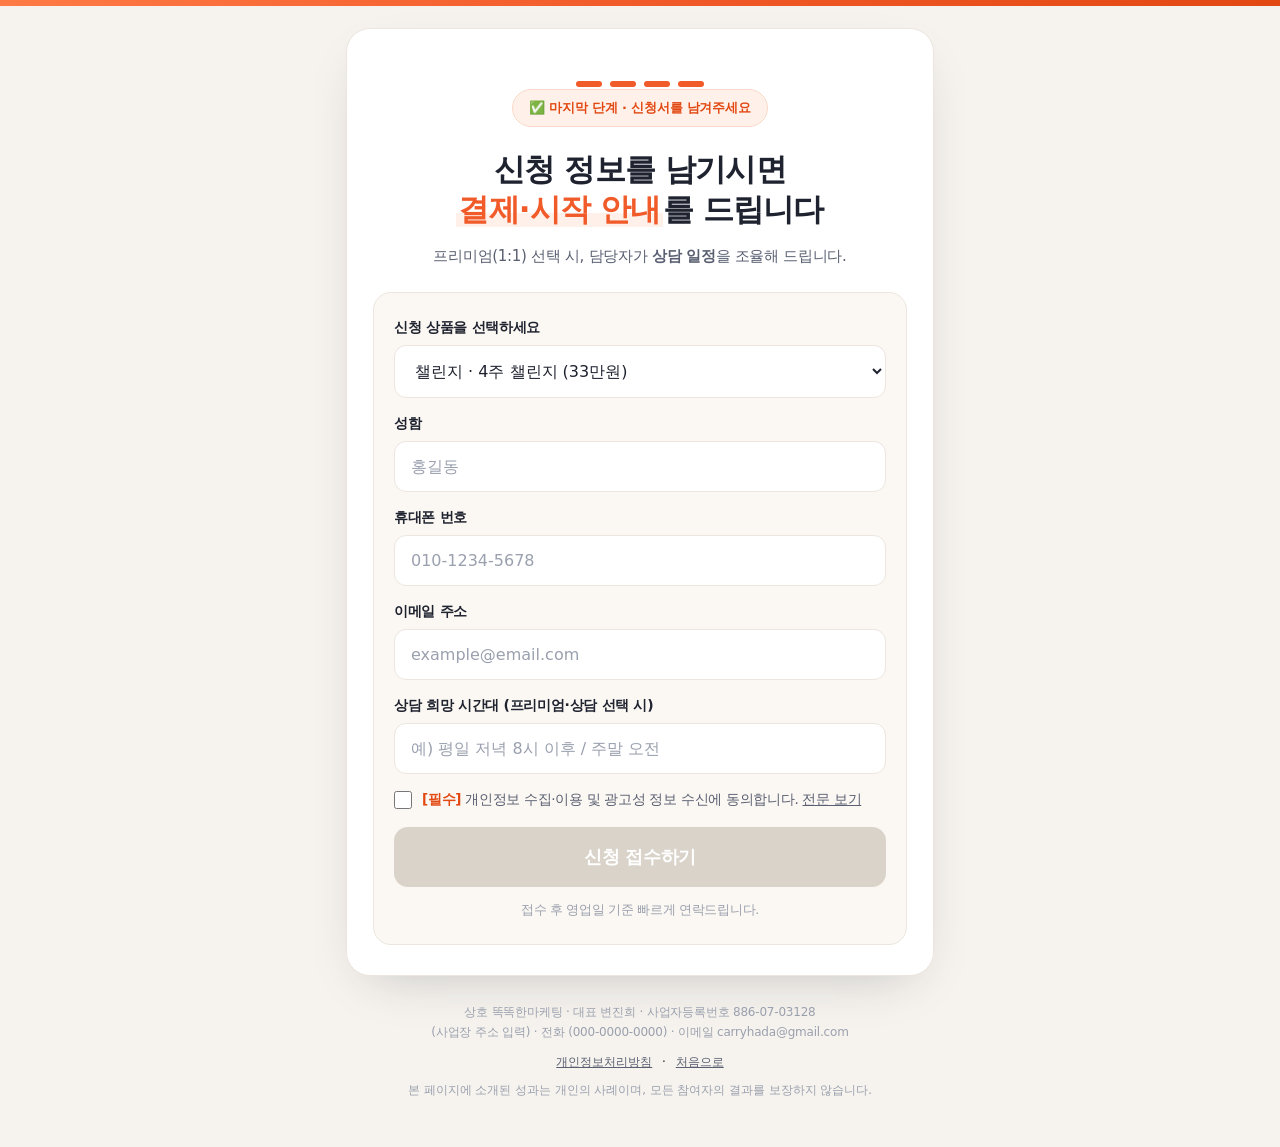
==== apply/index.html @ 4df784de "2차 영상 ID 세팅 + 사업자 정보 반영 - watch: 유튜브 영상 Cc7eM5fo8E4 연결, 카운트다운 388초(영상 87%) - 전 페이지 푸터: 상호 똑똑한마케팅·대표 " ====
<!DOCTYPE html>
<html lang="ko">
<head>
<meta charset="UTF-8" />
<meta name="viewport" content="width=device-width, initial-scale=1.0" />
<title>신청하기 | 쇼핑커넥트 수익화 프로젝트</title>
<meta name="description" content="쇼핑커넥트 챌린지·프리미엄 신청 및 1:1 상담 예약." />
<meta name="robots" content="noindex" />
<link rel="stylesheet" href="/assets/css/common.css" />
</head>
<body>
  <div class="topbar"></div>

  <main class="wrap">
    <section class="card">

      <!-- 퍼널 스텝: 4/4 -->
      <div class="steps"><span class="dot on"></span><span class="dot on"></span><span class="dot on"></span><span class="dot on"></span></div>

      <div class="eyebrow-row">
        <span class="eyebrow">✅ 마지막 단계 · 신청서를 남겨주세요</span>
      </div>

      <h1>신청 정보를 남기시면<br /><span class="hl">결제·시작 안내</span>를 드립니다</h1>
      <p class="sub" style="margin-top:14px;">프리미엄(1:1) 선택 시, 담당자가 <b>상담 일정</b>을 조율해 드립니다.</p>

      <div class="form-card" style="margin-top:22px;">
        <form id="applyForm" name="stb_subscribe_form"
              action="https://stibee.com/api/v1.0/lists/xaS0ekIoukh2lSJZ5BQAuS59LAWE8g==/public/subscribers"
              method="POST" accept-charset="utf-8" novalidate>

          <label class="field">
            <span class="lb">신청 상품을 선택하세요</span>
            <select name="option_label" id="optionSelect" required>
              <option value="챌린지(33만원)">챌린지 · 4주 챌린지 (33만원)</option>
              <option value="프리미엄(99만원)">프리미엄 · 1:1 완전정복 (99만원)</option>
              <option value="상담먼저">아직 고민중 · 상담 먼저 받고 싶어요</option>
            </select>
          </label>

          <label class="field">
            <span class="lb">성함</span>
            <input type="text" name="name" placeholder="홍길동" autocomplete="name" required />
          </label>
          <label class="field">
            <span class="lb">휴대폰 번호</span>
            <input type="tel" name="phone" placeholder="010-1234-5678" autocomplete="tel" inputmode="numeric" required />
          </label>
          <label class="field">
            <span class="lb">이메일 주소</span>
            <input type="email" name="email" placeholder="example@email.com" autocomplete="email" required />
          </label>

          <label class="field" id="timeField">
            <span class="lb">상담 희망 시간대 (프리미엄·상담 선택 시)</span>
            <input type="text" name="pref_time" placeholder="예) 평일 저녁 8시 이후 / 주말 오전" />
          </label>

          <div class="consent">
            <input type="checkbox" id="agree" name="agree" />
            <label for="agree"><b>[필수]</b> 개인정보 수집·이용 및 광고성 정보 수신에 동의합니다. <a id="termsToggle">전문 보기</a></label>
          </div>
          <div class="terms-box" id="terms">
            <b>[개인정보 수집·이용 동의]</b><br />
            · 수집 항목: 성함, 휴대폰 번호, 이메일 주소, 신청상품, 상담희망시간<br />
            · 수집 목적: 신청 접수, 결제·수강 안내, 1:1 상담 일정 조율<br />
            · 보유·이용 기간: 수집일로부터 1년 또는 동의 철회 시까지
          </div>

          <button type="submit" class="cta" id="submitBtn" disabled>신청 접수하기</button>
          <p class="footnote">접수 후 영업일 기준 빠르게 연락드립니다.</p>
        </form>

        <div class="success" id="success">
          <div class="ic">🎉</div>
          <h3>신청이 접수되었습니다!</h3>
          <p>입력하신 연락처로 <b>결제·시작 안내</b>를 곧 드리겠습니다.<br />프리미엄/상담 신청은 일정 조율을 위해 별도로 연락드립니다.</p>
        </div>
      </div>

    </section>
  </main>

  <footer>
    <p class="biz">
      상호 똑똑한마케팅 · 대표 변진희 · 사업자등록번호 886-07-03128<br />
      (사업장 주소 입력) · 전화 (000-0000-0000) · 이메일 carryhada@gmail.com
    </p>
    <div class="links"><a href="/privacy">개인정보처리방침</a> · <a href="/">처음으로</a></div>
    <p class="disc">본 페이지에 소개된 성과는 개인의 사례이며, 모든 참여자의 결과를 보장하지 않습니다.</p>
  </footer>

<script>
  var form=document.getElementById('applyForm'), agree=document.getElementById('agree'),
      btn=document.getElementById('submitBtn'), terms=document.getElementById('terms'),
      optionSelect=document.getElementById('optionSelect');

  // 3차에서 ?option=premium 으로 넘어오면 자동 선택
  var params=new URLSearchParams(location.search);
  if(params.get('option')==='premium') optionSelect.value='프리미엄(99만원)';
  if(params.get('option')==='challenge') optionSelect.value='챌린지(33만원)';

  agree.addEventListener('change',function(){btn.disabled=!agree.checked;});
  document.getElementById('termsToggle').addEventListener('click',function(){terms.classList.toggle('open');});
  form.phone.addEventListener('input',function(e){
    var v=e.target.value.replace(/[^0-9]/g,'').slice(0,11);
    if(v.length<4)e.target.value=v;
    else if(v.length<8)e.target.value=v.slice(0,3)+'-'+v.slice(3);
    else e.target.value=v.slice(0,3)+'-'+v.slice(3,7)+'-'+v.slice(7);
  });

  form.addEventListener('submit',function(e){
    e.preventDefault();
    var name=form.name.value.trim(), phone=form.phone.value.trim(), email=form.email.value.trim();
    if(!name){alert('성함을 입력해 주세요.');form.name.focus();return;}
    if(phone.replace(/[^0-9]/g,'').length<10){alert('휴대폰 번호를 정확히 입력해 주세요.');form.phone.focus();return;}
    if(!/^[^@\s]+@[^@\s]+\.[^@\s]+$/.test(email)){alert('이메일 주소를 정확히 입력해 주세요.');form.email.focus();return;}
    if(!agree.checked){alert('개인정보 수집·이용에 동의해 주세요.');return;}

    // ── 스티비(Stibee) 전송 ──
    // ⚠️ 신청/상담은 옵션·희망시간까지 남기는 것이 좋습니다.
    //    스티비에서 이 값을 저장하려면 해당 리스트에 'option_label','pref_time' 커스텀 필드를 먼저 만들어야 합니다.
    //    (없으면 아래 payload에서 두 줄을 빼고 email/name/phone만 전송하세요)
    var STIBEE_ENDPOINT='https://stibee.com/api/v1.0/lists/xaS0ekIoukh2lSJZ5BQAuS59LAWE8g==/public/subscribers';
    btn.disabled=true; btn.textContent='접수 중...';
    var payload=new URLSearchParams();
    payload.append('email',email); payload.append('name',name); payload.append('phone',phone);
    payload.append('option_label',optionSelect.value);
    payload.append('pref_time',form.pref_time.value.trim());
    fetch(STIBEE_ENDPOINT,{method:'POST',mode:'no-cors',
      headers:{'Content-Type':'application/x-www-form-urlencoded;charset=UTF-8'},
      body:payload.toString()
    }).then(showSuccess).catch(function(err){console.error('Stibee 전송 오류:',err);showSuccess();});

    function showSuccess(){
      form.style.display='none';
      var s=document.getElementById('success'); s.style.display='block';
      s.scrollIntoView({behavior:'smooth',block:'center'});
    }
  });
</script>
</body>
</html>
---- assets/css/common.css ----
/* ============================================================
   쇼핑커넥트 퍼널 · 공용 디자인 시스템 (common.css)
   1~4차 랜딩이 이 파일 하나를 공유합니다.
   ============================================================ */

:root{
  /* 브랜드 컬러 (강의안 오렌지 기준) */
  --brand:#F15A29;
  --brand-strong:#E24812;
  --brand-soft:#FFF1EA;
  --brand-line:#FBD9C9;
  --ink:#1F2330;
  --ink-soft:#5A6072;
  --muted:#9AA0AE;
  --card:#FFFFFF;
  --page:#F6F3EE;
  --tint:#FBF7F2;
  --border:#ECE6DE;
  --gold:#C9A84C;   /* 필요 시 프리미엄 강조용 */
}

*{box-sizing:border-box;margin:0;padding:0;}
html{-webkit-text-size-adjust:100%;scroll-behavior:smooth;}
body{
  font-family:"Pretendard","-apple-system",BlinkMacSystemFont,"Apple SD Gothic Neo","Malgun Gothic","맑은 고딕",system-ui,sans-serif;
  background:var(--page);
  color:var(--ink);
  line-height:1.5;
  -webkit-font-smoothing:antialiased;
  padding:0 0 48px;
}

/* 상단 브랜드 라인 */
.topbar{height:6px;width:100%;background:linear-gradient(90deg,#FF7A45,var(--brand),var(--brand-strong));}

.wrap{max-width:620px;margin:0 auto;padding:0 16px;}
.center{text-align:center;}
.hl{color:var(--brand);background:linear-gradient(transparent 62%, var(--brand-soft) 62%);padding:0 2px;}

.card{
  background:var(--card);
  border:1px solid var(--border);
  border-radius:24px;
  margin-top:22px;
  padding:34px 26px 30px;
  box-shadow:0 18px 50px -24px rgba(31,35,48,.28);
}

/* ── 스텝 인디케이터 (1·2·3·4단계 표시) ── */
.steps{display:flex;justify-content:center;gap:8px;margin:18px 0 2px;}
.steps .dot{
  width:26px;height:6px;border-radius:999px;background:var(--border);
}
.steps .dot.on{background:var(--brand);}

/* ── 아이라벨 배지 ── */
.eyebrow-row{text-align:center;margin-bottom:22px;}
.eyebrow{
  display:inline-flex;align-items:center;gap:6px;
  background:var(--brand-soft);color:var(--brand-strong);
  border:1px solid var(--brand-line);
  font-size:13px;font-weight:700;padding:9px 16px;border-radius:999px;
  line-height:1.35;letter-spacing:-.2px;
}

h1{
  font-size:31px;font-weight:800;letter-spacing:-.8px;line-height:1.32;
  text-align:center;color:var(--ink);word-break:keep-all;
}
h1 .box{display:inline-block;color:var(--brand-strong);}

h2{font-size:22px;font-weight:800;letter-spacing:-.5px;line-height:1.4;color:var(--ink);word-break:keep-all;}

.lead{text-align:center;font-size:17px;font-weight:800;color:var(--ink);margin:26px 0 16px;letter-spacing:-.4px;}
.sub{text-align:center;font-size:15px;color:var(--ink-soft);line-height:1.7;letter-spacing:-.3px;word-break:keep-all;}

/* ── 혜택/체크 리스트 ── */
.benefits{display:flex;flex-direction:column;gap:10px;}
.benefit{
  display:flex;align-items:center;gap:12px;
  background:var(--tint);border:1px solid var(--border);border-radius:14px;
  padding:16px 18px;font-size:15.5px;font-weight:600;color:var(--ink);
  letter-spacing:-.3px;word-break:keep-all;
}
.benefit .chk{
  flex:0 0 24px;height:24px;border-radius:50%;background:var(--brand);color:#fff;
  display:flex;align-items:center;justify-content:center;font-size:13px;font-weight:900;
}
.benefit b{color:var(--brand-strong);}

.arrow{text-align:center;color:var(--brand);font-size:34px;margin:22px 0 6px;line-height:1;}

/* ── 폼 ── */
.form-card{background:var(--tint);border:1px solid var(--border);border-radius:18px;padding:24px 20px;margin-top:12px;}
.form-title{text-align:center;font-size:18px;font-weight:800;color:var(--ink);letter-spacing:-.4px;line-height:1.4;margin-bottom:8px;word-break:keep-all;}
.form-title b{color:var(--brand-strong);}
.assure{text-align:center;font-size:13px;color:var(--ink-soft);font-weight:600;margin-bottom:20px;}
.assure span{white-space:nowrap;}

label.field{display:block;margin-bottom:15px;}
label.field .lb{display:block;font-size:14px;font-weight:700;color:var(--ink);margin-bottom:7px;letter-spacing:-.3px;}
input[type=text],input[type=tel],input[type=email],select,textarea{
  width:100%;font-size:16px;color:var(--ink);background:#fff;
  border:1px solid var(--border);border-radius:12px;padding:15px 16px;outline:none;
  transition:border-color .15s, box-shadow .15s;font-family:inherit;
}
input::placeholder,textarea::placeholder{color:var(--muted);}
input:focus,select:focus,textarea:focus{border-color:var(--brand);box-shadow:0 0 0 3px var(--brand-soft);}

.consent{display:flex;align-items:flex-start;gap:10px;margin:6px 0 18px;font-size:13.5px;color:var(--ink-soft);line-height:1.5;letter-spacing:-.3px;}
.consent input{margin-top:2px;width:18px;height:18px;accent-color:var(--brand);flex:0 0 auto;}
.consent b{color:var(--brand-strong);}
.consent a{color:var(--ink-soft);text-decoration:underline;cursor:pointer;}

/* ── CTA 버튼 ── */
.cta{
  display:block;width:100%;text-align:center;text-decoration:none;border:none;cursor:pointer;
  font-family:inherit;font-size:18px;font-weight:800;letter-spacing:-.4px;color:#fff;
  background:linear-gradient(180deg,#FF7A45,var(--brand));border-radius:14px;padding:18px;
  box-shadow:0 12px 26px -12px rgba(226,72,18,.7);
  transition:transform .06s ease, filter .15s;
}
.cta:hover{filter:brightness(1.04);}
.cta:active{transform:translateY(1px);}
.cta:disabled{background:#D9D3CA;color:#fff;box-shadow:none;cursor:not-allowed;}
.cta.ghost{background:#fff;color:var(--brand-strong);border:2px solid var(--brand-line);box-shadow:none;}

.footnote{text-align:center;font-size:12.5px;color:var(--muted);margin-top:14px;letter-spacing:-.3px;}

/* ── 성공 상태 ── */
.success{display:none;text-align:center;padding:26px 8px;}
.success .ic{font-size:44px;}
.success h3{font-size:20px;font-weight:800;margin:10px 0 6px;color:var(--brand-strong);}
.success p{font-size:15px;color:var(--ink-soft);line-height:1.6;}

/* ── 영상 (2차) ── */
.video-box{position:relative;width:100%;aspect-ratio:16/9;background:#111;border-radius:16px;overflow:hidden;margin:6px 0 4px;border:1px solid var(--border);}
.video-box iframe,.video-box video{position:absolute;inset:0;width:100%;height:100%;border:0;}
.video-ph{position:absolute;inset:0;display:flex;flex-direction:column;align-items:center;justify-content:center;color:#fff;background:linear-gradient(135deg,#2a2118,#3a2a1a);gap:8px;}
.video-ph .play{width:64px;height:64px;border-radius:50%;background:var(--brand);display:flex;align-items:center;justify-content:center;font-size:24px;}
.video-ph small{color:#d9cfc2;font-size:13px;}

/* ── 오퍼 카드 (3차) ── */
.offer-grid{display:flex;flex-direction:column;gap:16px;margin-top:8px;}
.offer{background:#fff;border:1px solid var(--border);border-radius:18px;padding:22px 20px;position:relative;}
.offer.premium{border:2px solid var(--brand);box-shadow:0 16px 40px -22px rgba(226,72,18,.55);}
.offer .tag{display:inline-block;font-size:12px;font-weight:800;color:var(--brand-strong);background:var(--brand-soft);border:1px solid var(--brand-line);padding:4px 10px;border-radius:999px;margin-bottom:10px;}
.offer .oname{font-size:19px;font-weight:800;letter-spacing:-.4px;}
.offer .price-old{color:var(--muted);text-decoration:line-through;font-size:14px;margin-top:8px;}
.offer .price{font-size:26px;font-weight:800;color:var(--ink);margin:2px 0 4px;}
.offer .price b{color:var(--brand-strong);}
.offer .permo{font-size:13px;color:var(--ink-soft);}
.offer ul{list-style:none;margin:14px 0 0;display:flex;flex-direction:column;gap:8px;}
.offer li{display:flex;gap:8px;font-size:14.5px;color:var(--ink);line-height:1.5;letter-spacing:-.3px;}
.offer li::before{content:"✓";color:var(--brand);font-weight:900;flex:0 0 auto;}
.badge-scarce{display:inline-block;background:#E24812;color:#fff;font-size:12px;font-weight:800;padding:5px 12px;border-radius:999px;}

/* ── 통계/증거 ── */
.stat-row{display:flex;gap:10px;margin:8px 0;}
.stat{flex:1;background:var(--tint);border:1px solid var(--border);border-radius:14px;padding:16px 10px;text-align:center;}
.stat .num{font-size:24px;font-weight:800;color:var(--brand-strong);letter-spacing:-.5px;}
.stat .lbl{font-size:12.5px;color:var(--ink-soft);margin-top:4px;}

/* ── FAQ ── */
.faq{background:var(--tint);border:1px solid var(--border);border-radius:14px;padding:16px 18px;margin-bottom:10px;}
.faq .q{font-weight:800;font-size:15px;color:var(--ink);letter-spacing:-.3px;}
.faq .a{font-size:14px;color:var(--ink-soft);line-height:1.6;margin-top:6px;letter-spacing:-.3px;word-break:keep-all;}

/* ── 섹션 여백 ── */
.section{margin-top:30px;}
.divider{height:1px;background:var(--border);margin:26px 0;}

/* ── 푸터 ── */
footer{max-width:620px;margin:26px auto 0;padding:0 22px;text-align:center;}
footer .biz{font-size:12px;color:var(--muted);line-height:1.7;letter-spacing:-.2px;}
footer .links{margin:10px 0;font-size:12px;}
footer .links a{color:var(--ink-soft);text-decoration:underline;margin:0 6px;cursor:pointer;}
footer .disc{font-size:11.5px;color:var(--muted);margin-top:8px;line-height:1.6;}

/* 약관 토글 */
.terms-box{display:none;background:#fff;border:1px solid var(--border);border-radius:12px;padding:14px 16px;margin-top:8px;font-size:12.5px;color:var(--ink-soft);line-height:1.65;text-align:left;}
.terms-box.open{display:block;}

@media (max-width:400px){
  h1{font-size:27px;}
  .card{padding:28px 18px 24px;}
}
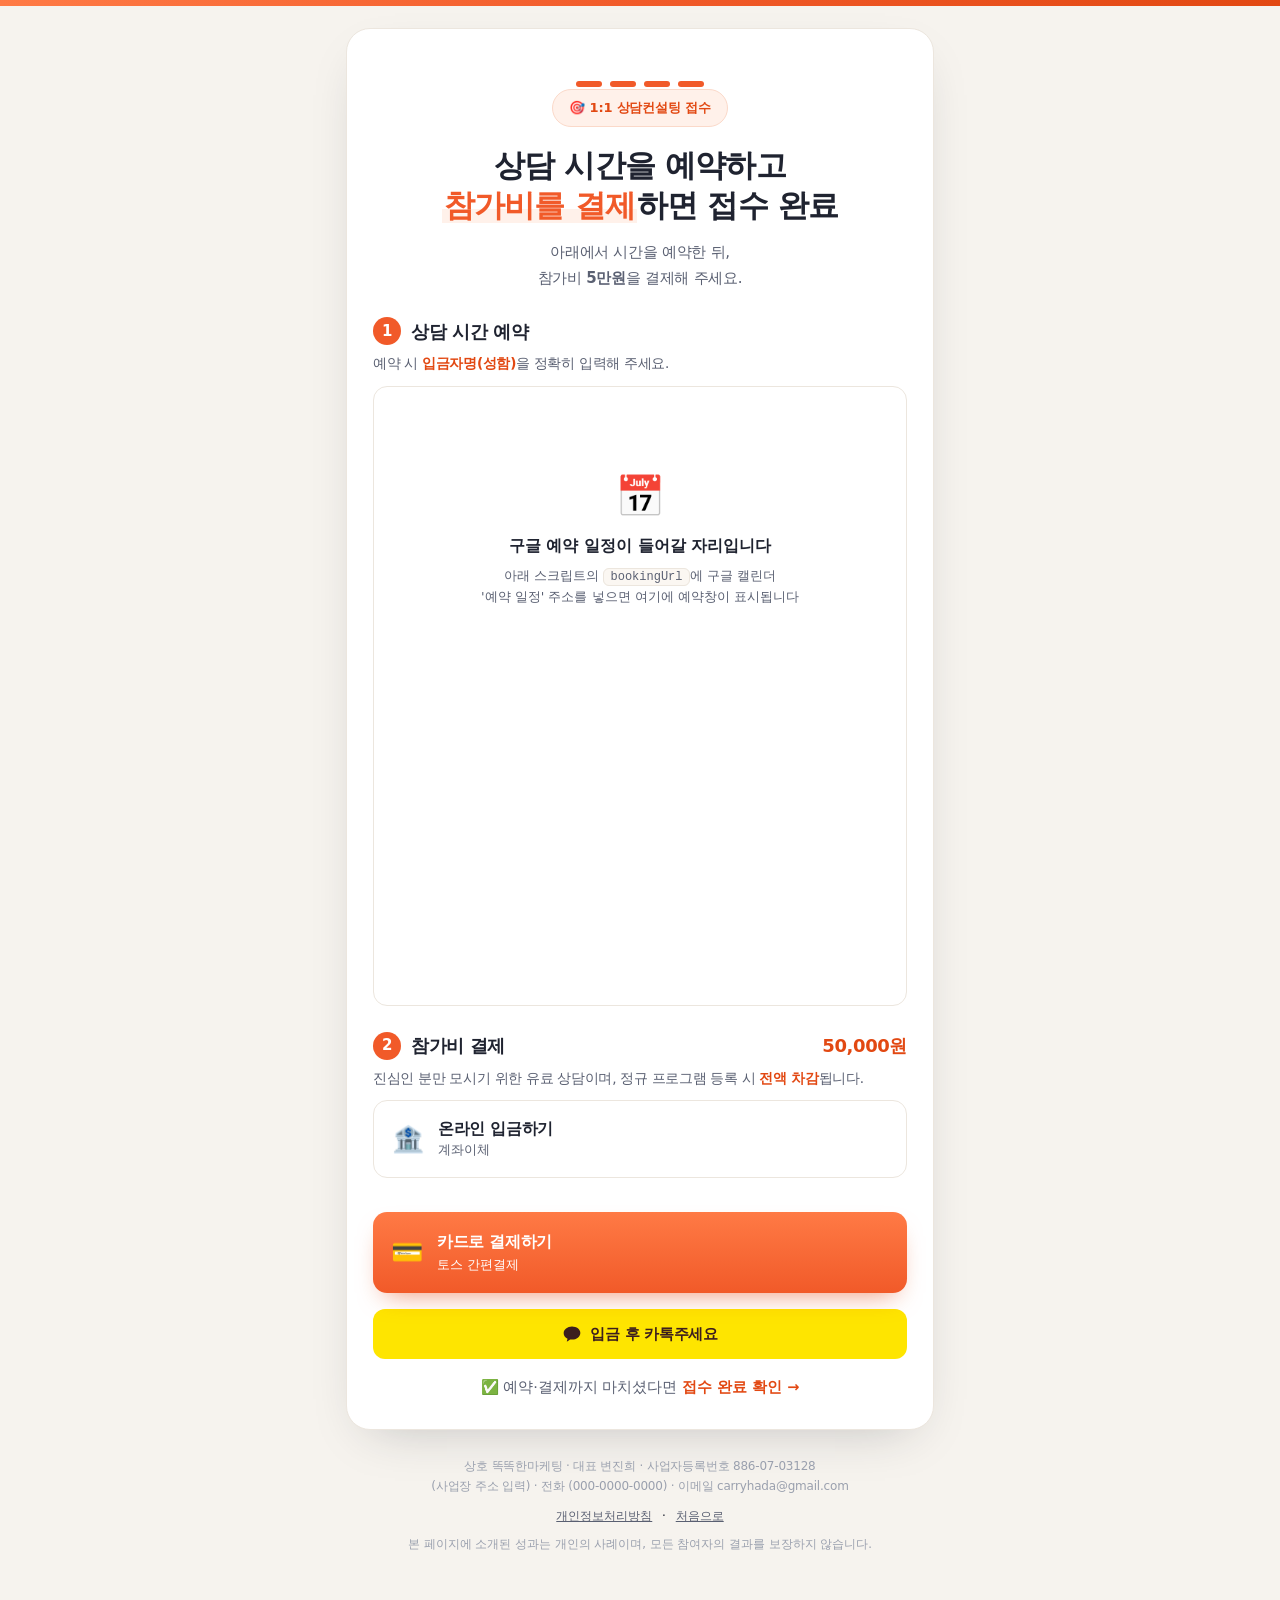
==== commit cf81ebf1: "4차 신청 페이지를 예약+결제(apply.html 구조)로 교체 - 구글 캘린더 '예약 일정' iframe 임베드 - 참가비 5만원 결제: 온라인 입금(모달·계좌복사·카톡) / 카" ====
--- a/apply/index.html
+++ b/apply/index.html
@@ -2,11 +2,65 @@
 <html lang="ko">
 <head>
 <meta charset="UTF-8" />
-<meta name="viewport" content="width=device-width, initial-scale=1.0" />
-<title>신청하기 | 쇼핑커넥트 수익화 프로젝트</title>
-<meta name="description" content="쇼핑커넥트 챌린지·프리미엄 신청 및 1:1 상담 예약." />
+<meta name="viewport" content="width=device-width, initial-scale=1.0, viewport-fit=cover" />
+<title>1:1 상담 예약 · 접수 | 쇼핑커넥트 수익화</title>
 <meta name="robots" content="noindex" />
 <link rel="stylesheet" href="/assets/css/common.css" />
+<style>
+  .ap-eyebrow-wrap{text-align:center;margin-bottom:18px;}
+  .ap-sec{margin-top:26px;}
+  .ap-sec-head{display:flex;align-items:center;gap:10px;font-size:18px;font-weight:800;color:var(--ink);letter-spacing:-.4px;}
+  .ap-sec-head .n{flex:0 0 28px;height:28px;border-radius:50%;background:var(--brand);color:#fff;display:flex;align-items:center;justify-content:center;font-size:15px;font-weight:900;}
+  .ap-sec-head em{margin-left:auto;font-style:normal;color:var(--brand-strong);font-weight:800;}
+  .ap-note{font-size:13.5px;color:var(--ink-soft);margin:8px 0 12px;letter-spacing:-.3px;word-break:keep-all;}
+  .ap-note b{color:var(--brand-strong);}
+
+  /* 예약 임베드 */
+  .ap-embed{width:100%;min-height:620px;background:#fff;border:1px solid var(--border);border-radius:14px;overflow:hidden;}
+  .ap-embed iframe{width:100%;height:620px;border:0;display:block;}
+  .ap-embed-empty{min-height:300px;display:flex;flex-direction:column;align-items:center;justify-content:center;gap:8px;text-align:center;color:var(--ink-soft);padding:30px;}
+  .ap-embed-empty .ico{font-size:40px;}
+  .ap-embed-empty .t{font-weight:800;color:var(--ink);}
+  .ap-embed-empty .d{font-size:13px;line-height:1.6;}
+  .ap-embed-empty code{background:var(--tint);border:1px solid var(--border);border-radius:6px;padding:1px 6px;font-size:12px;}
+
+  /* 결제 배너 */
+  .ap-banners{display:flex;flex-direction:column;gap:12px;}
+  .ap-paybanner{display:flex;align-items:center;gap:14px;width:100%;text-decoration:none;cursor:pointer;
+    border-radius:14px;padding:18px 18px;border:1px solid var(--border);background:#fff;font-family:inherit;text-align:left;transition:transform .06s,box-shadow .15s;}
+  .ap-paybanner:active{transform:translateY(1px);}
+  .ap-paybanner .ic{font-size:26px;flex:0 0 auto;}
+  .ap-paybanner .tx{display:flex;flex-direction:column;}
+  .ap-paybanner .tx b{font-size:16px;color:var(--ink);letter-spacing:-.3px;}
+  .ap-paybanner .tx small{font-size:12.5px;color:var(--ink-soft);margin-top:2px;}
+  .ap-paybanner.card{background:linear-gradient(180deg,#FF7A45,var(--brand));border:none;box-shadow:0 12px 26px -12px rgba(226,72,18,.6);}
+  .ap-paybanner.card .tx b, .ap-paybanner.card .tx small{color:#fff;}
+
+  .ap-kakao{display:flex;align-items:center;justify-content:center;gap:8px;margin-top:16px;text-decoration:none;
+    background:#FEE500;color:#3C1E1E;font-weight:800;font-size:15px;border-radius:12px;padding:14px;letter-spacing:-.3px;}
+  .ap-kakao svg{width:20px;height:20px;}
+  .ap-done-link{display:block;text-align:center;margin-top:18px;color:var(--ink-soft);font-size:14.5px;text-decoration:none;}
+  .ap-done-link b{color:var(--brand-strong);}
+
+  /* 모달 */
+  .ap-modal{position:fixed;inset:0;z-index:50;display:flex;align-items:center;justify-content:center;padding:18px;}
+  .ap-modal[hidden]{display:none;}
+  .ap-modal-backdrop{position:absolute;inset:0;background:rgba(20,15,12,.6);}
+  .ap-modal-box{position:relative;background:#fff;border-radius:18px;padding:26px 22px;max-width:400px;width:100%;box-shadow:0 30px 70px -20px rgba(0,0,0,.5);}
+  .ap-modal-x{position:absolute;top:12px;right:14px;background:none;border:none;font-size:26px;color:var(--muted);cursor:pointer;line-height:1;}
+  .ap-modal-title{font-size:18px;font-weight:800;color:var(--ink);text-align:center;}
+  .ap-modal-amt{font-size:26px;font-weight:800;color:var(--brand-strong);text-align:center;margin:6px 0 18px;}
+  .ap-account{background:var(--tint);border:1px solid var(--border);border-radius:14px;padding:16px;}
+  .ap-account .row{display:flex;align-items:center;justify-content:space-between;gap:12px;}
+  .ap-account .bank{font-size:13px;color:var(--ink-soft);}
+  .ap-account .num{font-size:18px;font-weight:800;color:var(--ink);letter-spacing:-.3px;}
+  .ap-copy{flex:0 0 auto;border:1px solid var(--brand-line);background:var(--brand-soft);color:var(--brand-strong);font-weight:700;font-size:13px;border-radius:10px;padding:9px 14px;cursor:pointer;}
+  .ap-copy.done{background:var(--brand);color:#fff;border-color:var(--brand);}
+  .ap-account .holder{font-size:14px;color:var(--ink);margin-top:10px;font-weight:600;}
+  .ap-account .memo{font-size:12.5px;color:var(--ink-soft);margin-top:8px;line-height:1.5;}
+  .ap-account .memo b{color:var(--brand-strong);}
+  .ap-modal-done{display:block;text-align:center;margin:16px 0 4px;padding:14px;border-radius:12px;background:var(--brand);color:#fff;font-weight:800;text-decoration:none;}
+</style>
 </head>
 <body>
   <div class="topbar"></div>
@@ -17,69 +71,74 @@
       <!-- 퍼널 스텝: 4/4 -->
       <div class="steps"><span class="dot on"></span><span class="dot on"></span><span class="dot on"></span><span class="dot on"></span></div>
 
-      <div class="eyebrow-row">
-        <span class="eyebrow">✅ 마지막 단계 · 신청서를 남겨주세요</span>
-      </div>
-
-      <h1>신청 정보를 남기시면<br /><span class="hl">결제·시작 안내</span>를 드립니다</h1>
-      <p class="sub" style="margin-top:14px;">프리미엄(1:1) 선택 시, 담당자가 <b>상담 일정</b>을 조율해 드립니다.</p>
-
-      <div class="form-card" style="margin-top:22px;">
-        <form id="applyForm" name="stb_subscribe_form"
-              action="https://stibee.com/api/v1.0/lists/xaS0ekIoukh2lSJZ5BQAuS59LAWE8g==/public/subscribers"
-              method="POST" accept-charset="utf-8" novalidate>
-
-          <label class="field">
-            <span class="lb">신청 상품을 선택하세요</span>
-            <select name="option_label" id="optionSelect" required>
-              <option value="챌린지(33만원)">챌린지 · 4주 챌린지 (33만원)</option>
-              <option value="프리미엄(99만원)">프리미엄 · 1:1 완전정복 (99만원)</option>
-              <option value="상담먼저">아직 고민중 · 상담 먼저 받고 싶어요</option>
-            </select>
-          </label>
-
-          <label class="field">
-            <span class="lb">성함</span>
-            <input type="text" name="name" placeholder="홍길동" autocomplete="name" required />
-          </label>
-          <label class="field">
-            <span class="lb">휴대폰 번호</span>
-            <input type="tel" name="phone" placeholder="010-1234-5678" autocomplete="tel" inputmode="numeric" required />
-          </label>
-          <label class="field">
-            <span class="lb">이메일 주소</span>
-            <input type="email" name="email" placeholder="example@email.com" autocomplete="email" required />
-          </label>
-
-          <label class="field" id="timeField">
-            <span class="lb">상담 희망 시간대 (프리미엄·상담 선택 시)</span>
-            <input type="text" name="pref_time" placeholder="예) 평일 저녁 8시 이후 / 주말 오전" />
-          </label>
-
-          <div class="consent">
-            <input type="checkbox" id="agree" name="agree" />
-            <label for="agree"><b>[필수]</b> 개인정보 수집·이용 및 광고성 정보 수신에 동의합니다. <a id="termsToggle">전문 보기</a></label>
+      <div class="ap-eyebrow-wrap"><span class="eyebrow">🎯 1:1 상담컨설팅 접수</span></div>
+      <h1>상담 시간을 예약하고<br /><span class="hl">참가비를 결제</span>하면 접수 완료</h1>
+      <p class="sub" style="margin-top:14px;">아래에서 시간을 예약한 뒤,<br />참가비 <b>5만원</b>을 결제해 주세요.</p>
+
+      <!-- ① 시간 예약 -->
+      <section class="ap-sec">
+        <div class="ap-sec-head"><span class="n">1</span> 상담 시간 예약</div>
+        <p class="ap-note">예약 시 <b>입금자명(성함)</b>을 정확히 입력해 주세요.</p>
+        <div class="ap-embed" id="apBooking">
+          <div class="ap-embed-empty">
+            <div class="ico">📅</div>
+            <div class="t">구글 예약 일정이 들어갈 자리입니다</div>
+            <div class="d">아래 스크립트의 <code>bookingUrl</code>에 구글 캘린더<br />'예약 일정' 주소를 넣으면 여기에 예약창이 표시됩니다</div>
           </div>
-          <div class="terms-box" id="terms">
-            <b>[개인정보 수집·이용 동의]</b><br />
-            · 수집 항목: 성함, 휴대폰 번호, 이메일 주소, 신청상품, 상담희망시간<br />
-            · 수집 목적: 신청 접수, 결제·수강 안내, 1:1 상담 일정 조율<br />
-            · 보유·이용 기간: 수집일로부터 1년 또는 동의 철회 시까지
-          </div>
-
-          <button type="submit" class="cta" id="submitBtn" disabled>신청 접수하기</button>
-          <p class="footnote">접수 후 영업일 기준 빠르게 연락드립니다.</p>
-        </form>
-
-        <div class="success" id="success">
-          <div class="ic">🎉</div>
-          <h3>신청이 접수되었습니다!</h3>
-          <p>입력하신 연락처로 <b>결제·시작 안내</b>를 곧 드리겠습니다.<br />프리미엄/상담 신청은 일정 조율을 위해 별도로 연락드립니다.</p>
         </div>
-      </div>
+      </section>
+
+      <!-- ② 참가비 결제 -->
+      <section class="ap-sec">
+        <div class="ap-sec-head"><span class="n">2</span> 참가비 결제 <em>50,000원</em></div>
+        <p class="ap-note">진심인 분만 모시기 위한 유료 상담이며, 정규 프로그램 등록 시 <b>전액 차감</b>됩니다.</p>
+        <div class="ap-banners">
+          <button type="button" class="ap-paybanner deposit" id="apDepositBtn">
+            <span class="ic">🏦</span>
+            <span class="tx"><b>온라인 입금하기</b><small>계좌이체</small></span>
+          </button>
+          <a class="ap-paybanner card" id="apTossBtn" href="#">
+            <span class="ic">💳</span>
+            <span class="tx"><b>카드로 결제하기</b><small>토스 간편결제</small></span>
+          </a>
+        </div>
+      </section>
+
+      <a class="ap-kakao" id="apKakao" href="#" target="_blank" rel="noopener noreferrer">
+        <svg viewBox="0 0 24 24" fill="#3C1E1E" xmlns="http://www.w3.org/2000/svg" aria-hidden="true"><path d="M12 3C6.5 3 2 6.6 2 11c0 2.79 1.86 5.24 4.66 6.66-.15.53-.74 2.62-.85 3.03-.13.5.18.49.39.36.16-.11 2.6-1.77 3.66-2.49.7.1 1.42.16 2.14.16 5.5 0 10-3.6 10-8S17.5 3 12 3z"/></svg>
+        입금 후 카톡주세요
+      </a>
+
+      <a class="ap-done-link" id="apDoneLink" href="#">✅ 예약·결제까지 마치셨다면 <b>접수 완료 확인 →</b></a>
 
     </section>
   </main>
+
+  <!-- 온라인 입금 안내 모달 -->
+  <div class="ap-modal" id="apModal" hidden>
+    <div class="ap-modal-backdrop" data-close></div>
+    <div class="ap-modal-box" role="dialog" aria-modal="true" aria-label="온라인 입금 안내">
+      <button type="button" class="ap-modal-x" data-close aria-label="닫기">&times;</button>
+      <div class="ap-modal-title">온라인 입금 안내</div>
+      <div class="ap-modal-amt">50,000원</div>
+      <div class="ap-account">
+        <div class="row">
+          <div>
+            <div class="bank" id="apBank">은행명</div>
+            <div class="num" id="apAccount">000-0000-0000</div>
+          </div>
+          <button type="button" class="ap-copy" id="apCopy">복사</button>
+        </div>
+        <div class="holder" id="apHolder">예금주 (입력)</div>
+        <div class="memo">※ 입금자명을 <b>예약자 성함과 동일하게</b> 입력해 주세요</div>
+      </div>
+      <a class="ap-modal-done" id="apDoneModal" href="#">입금을 완료했어요 · 접수 확인 →</a>
+      <a class="ap-kakao" id="apKakaoModal" href="#" target="_blank" rel="noopener noreferrer" style="margin-top:12px;">
+        <svg viewBox="0 0 24 24" fill="#3C1E1E" xmlns="http://www.w3.org/2000/svg" aria-hidden="true"><path d="M12 3C6.5 3 2 6.6 2 11c0 2.79 1.86 5.24 4.66 6.66-.15.53-.74 2.62-.85 3.03-.13.5.18.49.39.36.16-.11 2.6-1.77 3.66-2.49.7.1 1.42.16 2.14.16 5.5 0 10-3.6 10-8S17.5 3 12 3z"/></svg>
+        입금 후 카톡주세요
+      </a>
+    </div>
+  </div>
 
   <footer>
     <p class="biz">
@@ -91,53 +150,71 @@
   </footer>
 
 <script>
-  var form=document.getElementById('applyForm'), agree=document.getElementById('agree'),
-      btn=document.getElementById('submitBtn'), terms=document.getElementById('terms'),
-      optionSelect=document.getElementById('optionSelect');
-
-  // 3차에서 ?option=premium 으로 넘어오면 자동 선택
-  var params=new URLSearchParams(location.search);
-  if(params.get('option')==='premium') optionSelect.value='프리미엄(99만원)';
-  if(params.get('option')==='challenge') optionSelect.value='챌린지(33만원)';
-
-  agree.addEventListener('change',function(){btn.disabled=!agree.checked;});
-  document.getElementById('termsToggle').addEventListener('click',function(){terms.classList.toggle('open');});
-  form.phone.addEventListener('input',function(e){
-    var v=e.target.value.replace(/[^0-9]/g,'').slice(0,11);
-    if(v.length<4)e.target.value=v;
-    else if(v.length<8)e.target.value=v.slice(0,3)+'-'+v.slice(3);
-    else e.target.value=v.slice(0,3)+'-'+v.slice(3,7)+'-'+v.slice(7);
-  });
-
-  form.addEventListener('submit',function(e){
-    e.preventDefault();
-    var name=form.name.value.trim(), phone=form.phone.value.trim(), email=form.email.value.trim();
-    if(!name){alert('성함을 입력해 주세요.');form.name.focus();return;}
-    if(phone.replace(/[^0-9]/g,'').length<10){alert('휴대폰 번호를 정확히 입력해 주세요.');form.phone.focus();return;}
-    if(!/^[^@\s]+@[^@\s]+\.[^@\s]+$/.test(email)){alert('이메일 주소를 정확히 입력해 주세요.');form.email.focus();return;}
-    if(!agree.checked){alert('개인정보 수집·이용에 동의해 주세요.');return;}
-
-    // ── 스티비(Stibee) 전송 ──
-    // ⚠️ 신청/상담은 옵션·희망시간까지 남기는 것이 좋습니다.
-    //    스티비에서 이 값을 저장하려면 해당 리스트에 'option_label','pref_time' 커스텀 필드를 먼저 만들어야 합니다.
-    //    (없으면 아래 payload에서 두 줄을 빼고 email/name/phone만 전송하세요)
-    var STIBEE_ENDPOINT='https://stibee.com/api/v1.0/lists/xaS0ekIoukh2lSJZ5BQAuS59LAWE8g==/public/subscribers';
-    btn.disabled=true; btn.textContent='접수 중...';
-    var payload=new URLSearchParams();
-    payload.append('email',email); payload.append('name',name); payload.append('phone',phone);
-    payload.append('option_label',optionSelect.value);
-    payload.append('pref_time',form.pref_time.value.trim());
-    fetch(STIBEE_ENDPOINT,{method:'POST',mode:'no-cors',
-      headers:{'Content-Type':'application/x-www-form-urlencoded;charset=UTF-8'},
-      body:payload.toString()
-    }).then(showSuccess).catch(function(err){console.error('Stibee 전송 오류:',err);showSuccess();});
-
-    function showSuccess(){
-      form.style.display='none';
-      var s=document.getElementById('success'); s.style.display='block';
-      s.scrollIntoView({behavior:'smooth',block:'center'});
+  /* ============================================================
+     ⭐ 여기만 채우면 됩니다 (예약·결제·계좌·카톡)
+     ============================================================ */
+  var APPLY_CONFIG = {
+    // ① 구글 캘린더 '예약 일정' 임베드 주소 (…/appointments/schedules/…?gv=true)
+    bookingUrl: '',
+    // ② 카드결제 링크 (토스페이먼츠 등). 비우면 안내 알림이 뜹니다.
+    paymentUrl: '',
+    // ③ 온라인 입금 계좌
+    bank: { name: '', account: '', holder: '' },
+    // ④ 입금 문의 카카오톡 오픈채팅 주소
+    kakaoUrl: '',
+    // 접수 완료 후 이동 페이지
+    doneUrl: '/done'
+  };
+
+  (function(){
+    'use strict';
+    var C = APPLY_CONFIG;
+
+    // 예약 임베드
+    if (C.bookingUrl) {
+      var box = document.getElementById('apBooking');
+      box.innerHTML = '';
+      var f = document.createElement('iframe');
+      f.src = C.bookingUrl; f.loading = 'lazy'; f.title = '상담 예약';
+      box.appendChild(f);
     }
-  });
+
+    // 계좌 정보
+    function setText(id, t){ if(!t) return; var el=document.getElementById(id); if(el) el.textContent=t; }
+    setText('apBank', C.bank.name);
+    setText('apAccount', C.bank.account);
+    if (C.bank.holder) setText('apHolder', '예금주 ' + C.bank.holder);
+
+    // 카카오 링크
+    ['apKakao','apKakaoModal'].forEach(function(id){ var el=document.getElementById(id); if(el && C.kakaoUrl) el.href=C.kakaoUrl; });
+
+    // 완료 확인 링크
+    ['apDoneLink','apDoneModal'].forEach(function(id){ var el=document.getElementById(id); if(el) el.href=C.doneUrl; });
+
+    // 카드결제 (토스, 새 탭)
+    var toss = document.getElementById('apTossBtn');
+    if (C.paymentUrl){ toss.href=C.paymentUrl; toss.target='_blank'; toss.rel='noopener noreferrer'; }
+    toss.addEventListener('click', function(e){
+      if (!C.paymentUrl){ e.preventDefault(); alert('카드결제 링크가 아직 연결되지 않았습니다.\napply/index.html 상단 paymentUrl 을 넣어주세요.'); }
+    });
+
+    // 온라인 입금 모달
+    var modal=document.getElementById('apModal'), openBtn=document.getElementById('apDepositBtn');
+    function open(){ modal.hidden=false; document.body.style.overflow='hidden'; }
+    function close(){ modal.hidden=true; document.body.style.overflow=''; }
+    openBtn.addEventListener('click', open);
+    modal.querySelectorAll('[data-close]').forEach(function(el){ el.addEventListener('click', close); });
+    document.addEventListener('keydown', function(e){ if(e.key==='Escape') close(); });
+
+    // 계좌 복사
+    var copy=document.getElementById('apCopy');
+    copy.addEventListener('click', function(){
+      var num=(C.bank.account)||document.getElementById('apAccount').textContent;
+      function done(){ copy.textContent='복사됨 ✓'; copy.classList.add('done'); setTimeout(function(){ copy.textContent='복사'; copy.classList.remove('done'); },2000); }
+      if(navigator.clipboard&&navigator.clipboard.writeText){ navigator.clipboard.writeText(num).then(done).catch(fb); } else fb();
+      function fb(){ var ta=document.createElement('textarea'); ta.value=num; document.body.appendChild(ta); ta.select(); try{document.execCommand('copy');done();}catch(e){} document.body.removeChild(ta); }
+    });
+  })();
 </script>
 </body>
 </html>
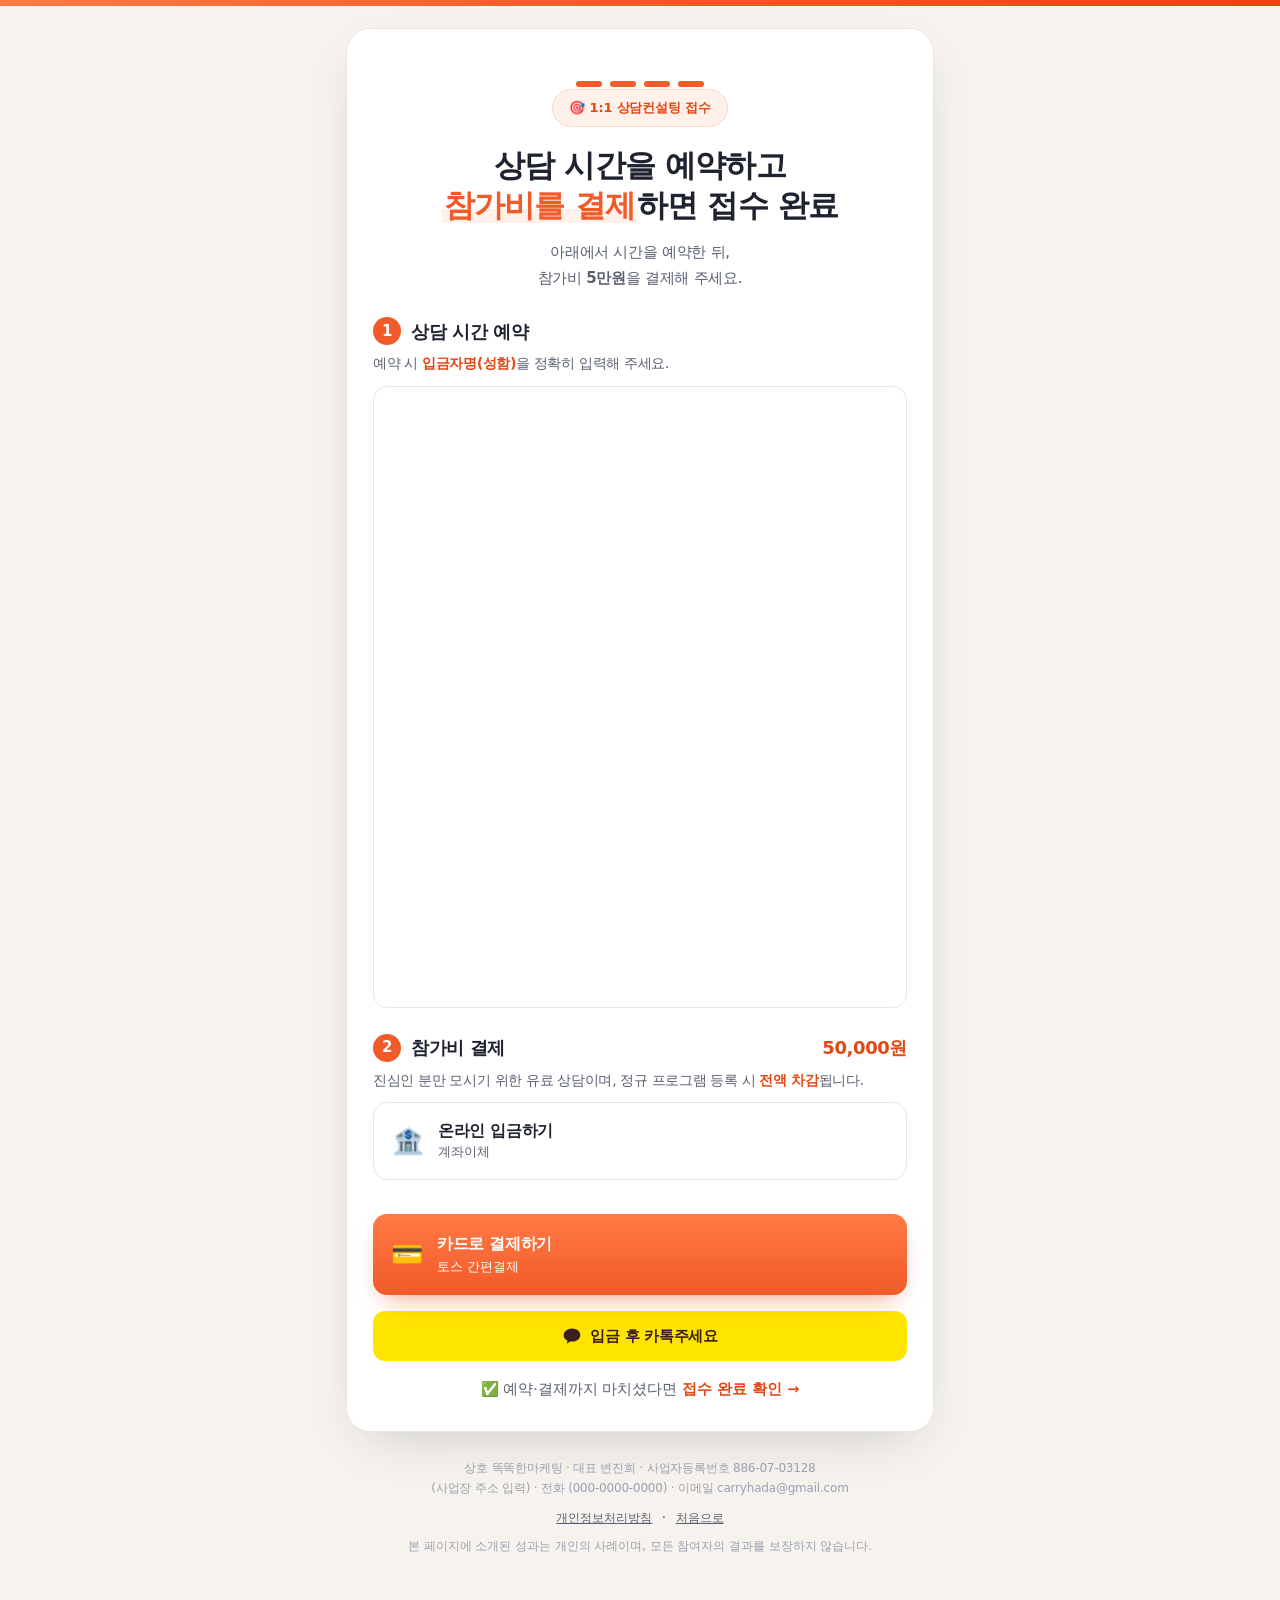
==== commit 238d7cda: "apply: 구글 예약 일정 임베드 URL 연결 Co-Authored-By: Claude Opus 4.8 <noreply@anthropic.com>" ====
--- a/apply/index.html
+++ b/apply/index.html
@@ -155,7 +155,7 @@
      ============================================================ */
   var APPLY_CONFIG = {
     // ① 구글 캘린더 '예약 일정' 임베드 주소 (…/appointments/schedules/…?gv=true)
-    bookingUrl: '',
+    bookingUrl: 'https://calendar.google.com/calendar/appointments/schedules/AcZssZ3bvtaJMGWG9TZ-WkaHMP2hk_KCIMcJWu5iAhqoHuu0g0J_0wRtS0QeBigSwhHWqSopVyzPjgfb?gv=true',
     // ② 카드결제 링크 (토스페이먼츠 등). 비우면 안내 알림이 뜹니다.
     paymentUrl: '',
     // ③ 온라인 입금 계좌
